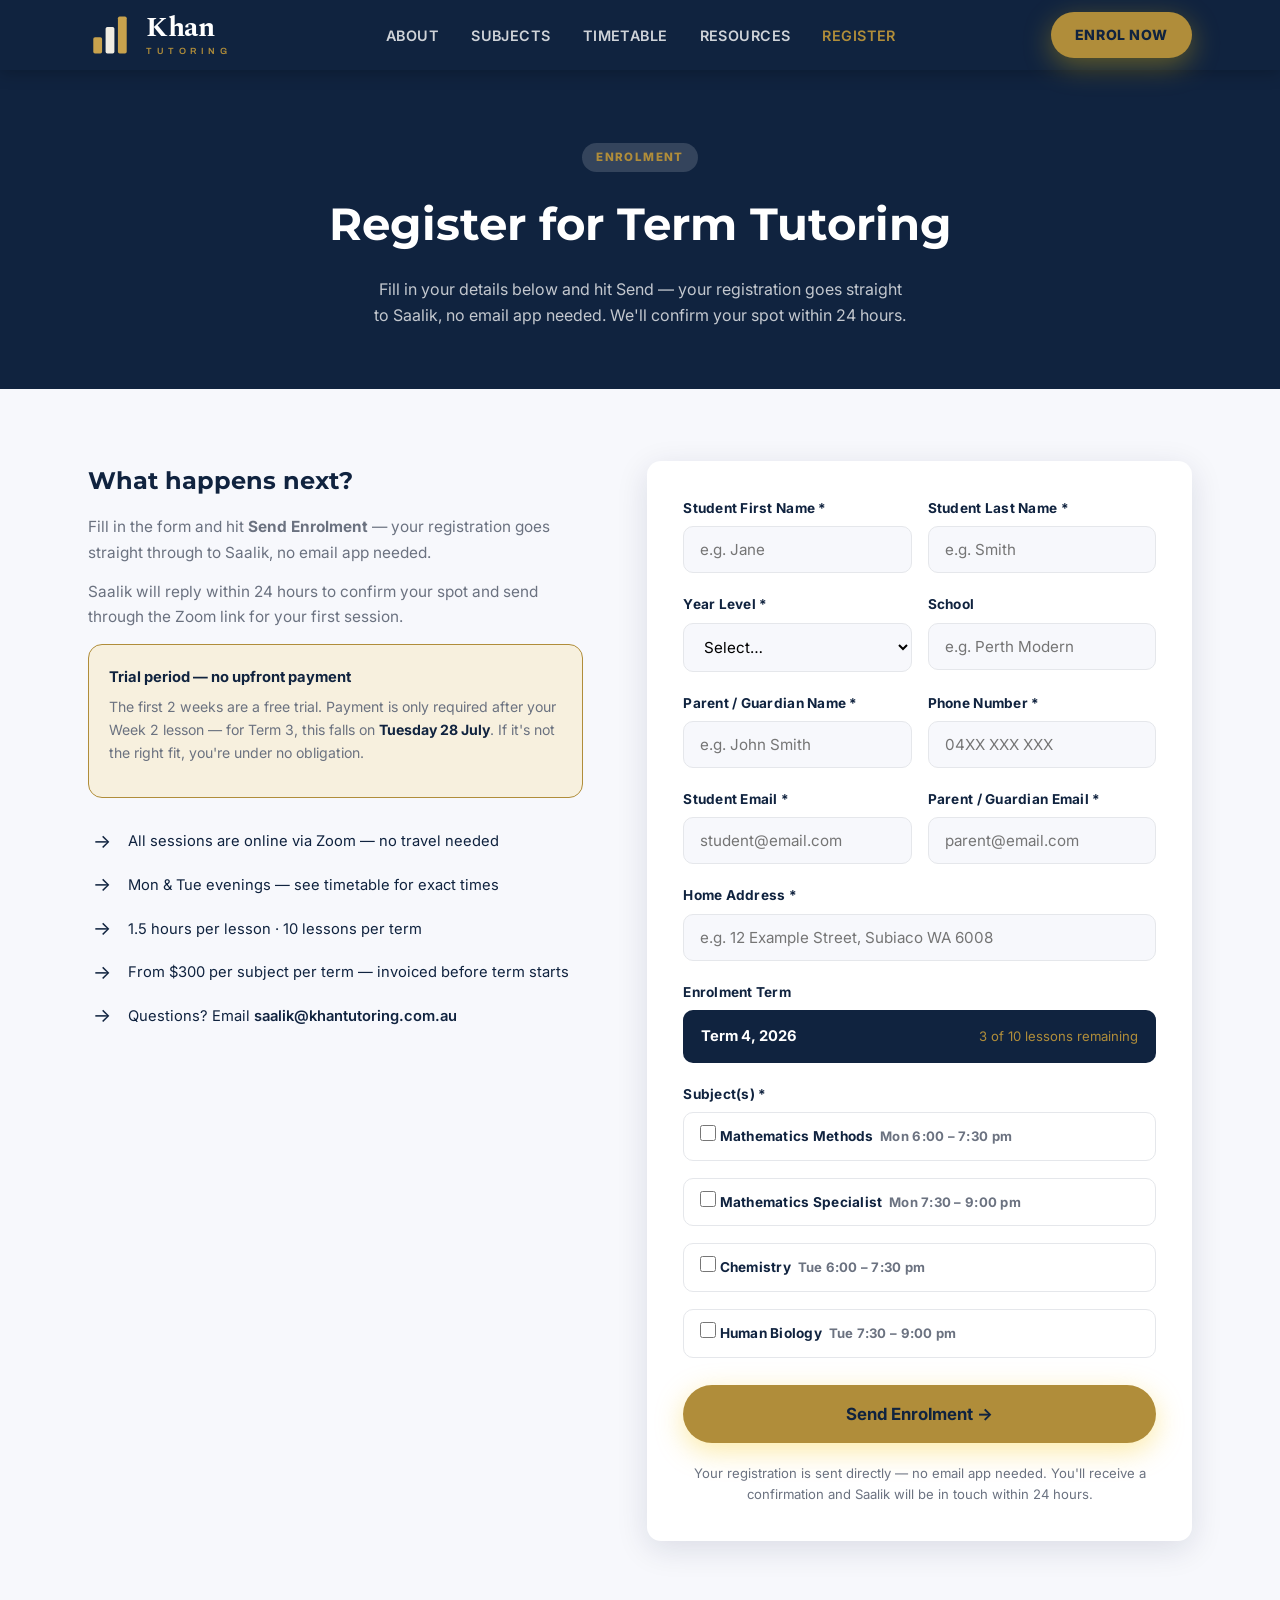
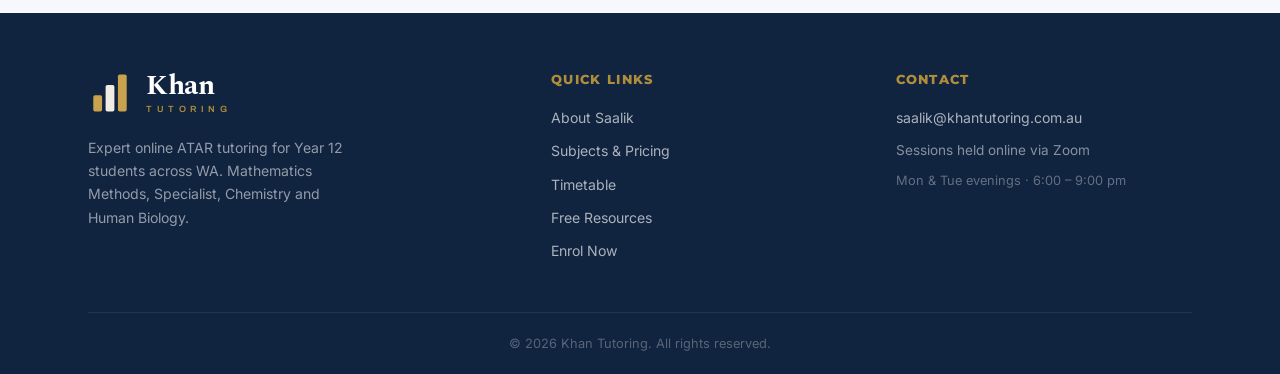
==== register.html @ fba9e3bc "Initial commit — Khan Tutoring website" ====
<!DOCTYPE html>
<html lang="en">
<head>
<meta charset="UTF-8">
<meta name="viewport" content="width=device-width, initial-scale=1.0">
<title>Enrol | Khan Tutoring</title>
<meta name="description" content="Register for ATAR tutoring with Khan Tutoring. Mathematics Methods, Specialist, Chemistry, Human Biology — $300 per subject per term.">
<link rel="icon" href="favicon.svg" type="image/svg+xml">
<link rel="stylesheet" href="styles.css">
<link rel="preconnect" href="https://fonts.googleapis.com">
<link rel="preconnect" href="https://fonts.gstatic.com" crossorigin>
<link href="https://fonts.googleapis.com/css2?family=Montserrat:wght@700;800;900&family=Inter:wght@400;500;600;700&family=Spectral:wght@700&family=Archivo:wght@600&display=swap" rel="stylesheet">
</head>
<body>

<!-- ── NAV ── -->
<nav class="site-nav">
  <div class="container nav-inner">
    <a href="index.html" style="display:inline-flex;align-items:center;gap:14px;text-decoration:none;line-height:1;">
  <img src="favicon-reversed.svg" width="44" height="48" alt="">
  <span>
    <span style="display:block;font-family:'Spectral',serif;font-weight:700;font-size:28px;color:#fff;letter-spacing:-.01em;">Khan</span>
    <span style="display:block;font-family:'Archivo',sans-serif;font-weight:600;font-size:9px;letter-spacing:.5em;color:#B08D3A;text-transform:uppercase;margin-top:5px;">Tutoring</span>
  </span>
</a>
    <ul class="nav-links">
      <li><a href="index.html#about">About</a></li>
      <li><a href="index.html#subjects">Subjects</a></li>
      <li><a href="index.html#timetable">Timetable</a></li>
      <li><a href="index.html#resources">Resources</a></li>
      <li><a href="register.html" class="active">Register</a></li>
    </ul>
    <a href="register.html" class="nav-cta">Enrol Now</a>
    <div class="hamburger" id="hamburger" aria-label="Menu">
      <span></span><span></span><span></span>
    </div>
  </div>
  <div class="mobile-menu" id="mobile-menu">
    <a href="index.html#about">About</a>
    <a href="index.html#subjects">Subjects</a>
    <a href="index.html#timetable">Timetable</a>
    <a href="index.html#resources">Resources</a>
    <a href="register.html">Register &amp; Enrol</a>
  </div>
</nav>

<!-- ── REGISTER HERO ── -->
<div class="register-hero">
  <div class="container">
    <div class="section-tag white-tag" style="margin-bottom:16px;">Enrolment</div>
    <h1>Register for Term Tutoring</h1>
    <p>Fill in your details below and hit Send — your registration goes straight to Saalik, no email app needed. We'll confirm your spot within 24 hours.</p>
  </div>
</div>

<!-- ── REGISTER BODY ── -->
<div class="container">
  <div class="register-body">

    <!-- Left info panel -->
    <div class="reg-info">
      <h2>What happens next?</h2>
      <p>Fill in the form and hit <strong>Send Enrolment</strong> — your registration goes straight through to Saalik, no email app needed.</p>
      <p>Saalik will reply within 24 hours to confirm your spot and send through the Zoom link for your first session.</p>

      <div style="background:var(--gold-pale);border:1.5px solid var(--gold);border-radius:var(--radius);padding:18px 20px;margin-bottom:24px;">
        <strong style="font-size:.92rem;">Trial period — no upfront payment</strong>
        <p style="font-size:.88rem;color:var(--gray);margin-top:6px;">
          The first 2 weeks are a free trial. Payment is only required after your Week 2 lesson —
          for Term 3, this falls on <strong style="color:var(--navy);">Tuesday 28 July</strong>.
          If it's not the right fit, you're under no obligation.
        </p>
      </div>

      <div class="reg-details">
        <div class="reg-detail">
          <span>→</span>
          <span>All sessions are online via Zoom — no travel needed</span>
        </div>
        <div class="reg-detail">
          <span>→</span>
          <span>Mon &amp; Tue evenings — see timetable for exact times</span>
        </div>
        <div class="reg-detail">
          <span>→</span>
          <span>1.5 hours per lesson &middot; 10 lessons per term</span>
        </div>
        <div class="reg-detail">
          <span>→</span>
          <span>From $300 per subject per term — invoiced before term starts</span>
        </div>
        <div class="reg-detail">
          <span>→</span>
          <span>Questions? Email <a href="mailto:saalik@khantutoring.com.au" style="color:var(--navy);font-weight:600">saalik@khantutoring.com.au</a></span>
        </div>
      </div>

    </div>

    <!-- Form -->
    <div>
      <form id="enrol-form" class="form-card"
            action="https://formspree.io/f/maqgkwby"
            method="POST">

        <div class="form-row-2">
          <div class="form-group">
            <label for="first-name">Student First Name *</label>
            <input type="text" id="first-name" name="first-name" required placeholder="e.g. Jane">
          </div>
          <div class="form-group">
            <label for="last-name">Student Last Name *</label>
            <input type="text" id="last-name" name="last-name" required placeholder="e.g. Smith">
          </div>
        </div>

        <div class="form-row-2">
          <div class="form-group">
            <label for="year-level">Year Level *</label>
            <select id="year-level" name="year-level" required>
              <option value="" disabled selected>Select…</option>
              <option>Year 12</option>
              <option disabled>Year 11 — Coming Soon</option>
            </select>
          </div>
          <div class="form-group">
            <label for="school">School</label>
            <input type="text" id="school" name="school" placeholder="e.g. Perth Modern">
          </div>
        </div>

        <div class="form-row-2">
          <div class="form-group">
            <label for="parent-name">Parent / Guardian Name *</label>
            <input type="text" id="parent-name" name="parent-name" required placeholder="e.g. John Smith">
          </div>
          <div class="form-group">
            <label for="phone">Phone Number *</label>
            <input type="tel" id="phone" name="phone" required placeholder="04XX XXX XXX">
          </div>
        </div>

        <div class="form-row-2">
          <div class="form-group">
            <label for="email-student">Student Email *</label>
            <input type="email" id="email-student" name="student-email" required placeholder="student@email.com">
          </div>
          <div class="form-group">
            <label for="email-parent">Parent / Guardian Email *</label>
            <input type="email" id="email-parent" name="parent-email" required placeholder="parent@email.com">
          </div>
        </div>

        <div class="form-group">
          <label for="address">Home Address *</label>
          <input type="text" id="address" name="address" required placeholder="e.g. 12 Example Street, Subiaco WA 6008">
        </div>

        <div class="form-group">
          <label>Enrolment Term</label>
          <div id="term-display" style="background:var(--navy);color:#fff;border-radius:10px;padding:14px 18px;font-size:.92rem;display:flex;justify-content:space-between;align-items:center;">
            <span id="term-name" style="font-weight:700;"></span>
            <span id="term-weeks" style="color:var(--gold);font-size:.82rem;"></span>
          </div>
        </div>

        <div class="form-group">
          <label>Subject(s) *</label>
          <div class="checkbox-list">
            <label class="check-label">
              <input type="checkbox" name="subjects" value="Mathematics Methods">
              Mathematics Methods &nbsp;<span style="color:var(--gray);font-size:.82rem">Mon 6:00 – 7:30 pm</span>
            </label>
            <label class="check-label">
              <input type="checkbox" name="subjects" value="Mathematics Specialist">
              Mathematics Specialist &nbsp;<span style="color:var(--gray);font-size:.82rem">Mon 7:30 – 9:00 pm</span>
            </label>
            <label class="check-label">
              <input type="checkbox" name="subjects" value="Chemistry">
              Chemistry &nbsp;<span style="color:var(--gray);font-size:.82rem">Tue 6:00 – 7:30 pm</span>
            </label>
            <label class="check-label">
              <input type="checkbox" name="subjects" value="Human Biology">
              Human Biology &nbsp;<span style="color:var(--gray);font-size:.82rem">Tue 7:30 – 9:00 pm</span>
            </label>
          </div>
        </div>

        <div id="price-summary" style="display:none;background:var(--gold-pale);border:1.5px solid var(--gold);border-radius:10px;padding:16px 18px;">
          <div style="display:flex;justify-content:space-between;align-items:center;margin-bottom:8px;">
            <span style="font-weight:700;font-size:.92rem;">Total Due This Term</span>
            <span id="price-total" style="font-family:'Montserrat',sans-serif;font-size:1.5rem;font-weight:900;color:var(--navy);"></span>
          </div>
          <p id="price-breakdown" style="font-size:.8rem;color:var(--gray);"></p>
        </div>

        <div id="form-error" style="display:none;background:#fee2e2;border:1px solid #f87171;border-radius:8px;padding:12px 16px;font-size:.88rem;color:#b91c1c;"></div>

        <button type="submit" class="btn btn-gold btn-lg btn-block">
          Send Enrolment →
        </button>

        <p class="form-note">
          Your registration is sent directly — no email app needed. You'll receive a confirmation and Saalik will be in touch within 24 hours.
        </p>
      </form>

      <div id="form-success" style="display:none;background:#d1fae5;border:1px solid #34d399;border-radius:var(--radius);padding:32px;text-align:center;margin-top:8px;">
        <div style="font-size:2.5rem;margin-bottom:12px;">✅</div>
        <h3 style="margin-bottom:8px;">Registration sent!</h3>
        <p style="color:var(--gray);font-size:.92rem;">
          Saalik will be in touch within 24 hours to confirm your spot and send through the Zoom details. Questions? Email <a href="mailto:saalik@khantutoring.com.au" style="color:var(--navy);font-weight:700">saalik@khantutoring.com.au</a>.
        </p>
      </div>
    </div>

  </div>
</div>

<!-- ── FOOTER ── -->
<footer class="site-footer">
  <div class="container">
    <div class="footer-grid">
      <div class="footer-brand">
        <a href="index.html" style="display:inline-flex;align-items:center;gap:14px;text-decoration:none;line-height:1;">
          <img src="favicon-reversed.svg" width="44" height="48" alt="">
          <span>
            <span style="display:block;font-family:'Spectral',serif;font-weight:700;font-size:28px;color:#fff;letter-spacing:-.01em;">Khan</span>
            <span style="display:block;font-family:'Archivo',sans-serif;font-weight:600;font-size:9px;letter-spacing:.5em;color:#B08D3A;text-transform:uppercase;margin-top:5px;">Tutoring</span>
          </span>
        </a>
        <p>Expert online ATAR tutoring for Year 12 students across WA. Mathematics Methods, Specialist, Chemistry and Human Biology.</p>
      </div>
      <div class="footer-col">
        <h4>Quick Links</h4>
        <a href="index.html#about">About Saalik</a>
        <a href="index.html#subjects">Subjects &amp; Pricing</a>
        <a href="index.html#timetable">Timetable</a>
        <a href="index.html#resources">Free Resources</a>
        <a href="register.html">Enrol Now</a>
      </div>
      <div class="footer-col">
        <h4>Contact</h4>
        <p><a href="mailto:saalik@khantutoring.com.au">saalik@khantutoring.com.au</a></p>
        <p style="margin-top:8px;font-size:.85rem;color:rgba(255,255,255,.5)">Sessions held online via Zoom</p>
        <p style="margin-top:4px;font-size:.8rem;color:rgba(255,255,255,.35)">
          Mon &amp; Tue evenings &middot; 6:00 – 9:00 pm
        </p>
      </div>
    </div>
  </div>
  <p class="footer-bottom">&copy; <span id="year"></span> Khan Tutoring. All rights reserved.</p>
</footer>

<script src="script.js"></script>
</body>
</html>
---- styles.css ----
:root {
  --navy:        #10233F;
  --navy-mid:    #1a3460;
  --navy-light:  #234480;
  --gold:        #B08D3A;
  --gold-dark:   #8f7030;
  --gold-pale:   #f7f0de;
  --white:       #ffffff;
  --off-white:   #f7f8fc;
  --gray:        #6b7280;
  --gray-light:  #e5e7eb;
  --radius:      14px;
  --max:         1160px;
  --shadow:      0 8px 32px rgba(15,28,63,.12);
  --shadow-gold: 0 8px 28px rgba(245,196,0,.35);
}

* { margin: 0; padding: 0; box-sizing: border-box; }
html { scroll-behavior: smooth; }

body {
  font-family: 'Inter', system-ui, sans-serif;
  background: var(--off-white);
  color: var(--navy);
  line-height: 1.65;
}

h1,h2,h3,h4,.logo-text { font-family: 'Montserrat', system-ui, sans-serif; }

a { color: inherit; text-decoration: none; }

.container {
  max-width: var(--max);
  margin: 0 auto;
  padding: 0 28px;
}

/* ─── NAV ───────────────────────────────────── */
.site-nav {
  position: sticky; top: 0; z-index: 200;
  background: var(--navy);
  box-shadow: 0 2px 16px rgba(0,0,0,.25);
}

.nav-inner {
  display: flex; align-items: center;
  justify-content: space-between;
  height: 70px;
}

.logo-text {
  font-size: 1.45rem; font-weight: 900;
  letter-spacing: -.02em; color: var(--white);
}
.logo-text span { color: var(--gold); }

.nav-links {
  display: flex; gap: 32px; list-style: none;
}
.nav-links a {
  color: rgba(255,255,255,.8); font-weight: 600;
  font-size: .9rem; letter-spacing: .03em;
  text-transform: uppercase; transition: color .2s;
}
.nav-links a:hover, .nav-links a.active { color: var(--gold); }

.nav-cta {
  background: var(--gold); color: var(--navy);
  font-weight: 800; font-size: .88rem;
  padding: 11px 24px; border-radius: 999px;
  letter-spacing: .04em; text-transform: uppercase;
  transition: transform .15s, box-shadow .15s;
  box-shadow: var(--shadow-gold);
}
.nav-cta:hover { transform: translateY(-2px); box-shadow: 0 12px 28px rgba(245,196,0,.45); }

/* Hamburger */
.hamburger { display: none; flex-direction: column; gap: 5px; cursor: pointer; padding: 4px; }
.hamburger span { display: block; width: 24px; height: 2px; background: #fff; border-radius: 2px; transition: .3s; }

/* ─── BUTTONS ────────────────────────────────── */
.btn {
  display: inline-block; border-radius: 999px;
  font-weight: 700; font-size: .95rem;
  padding: 14px 30px; transition: transform .15s, box-shadow .15s;
  border: 2px solid transparent; cursor: pointer; font-family: inherit;
}
.btn-gold {
  background: var(--gold); color: var(--navy);
  box-shadow: var(--shadow-gold);
}
.btn-gold:hover { transform: translateY(-2px); box-shadow: 0 12px 28px rgba(245,196,0,.45); }
.btn-outline {
  border-color: rgba(255,255,255,.4); color: #fff;
}
.btn-outline:hover { border-color: var(--gold); color: var(--gold); }
.btn-lg { padding: 17px 36px; font-size: 1.05rem; }
.btn-block { width: 100%; text-align: center; display: block; }
.btn-navy {
  background: var(--navy); color: var(--white);
  box-shadow: var(--shadow);
}
.btn-navy:hover { transform: translateY(-2px); }

/* ─── SECTION SHELLS ─────────────────────────── */
.section { padding: 92px 0; }
.section-dark { background: var(--navy); color: #fff; }
.section-navy-mid { background: var(--navy-mid); color: #fff; }
.section-alt { background: var(--white); }

.section-tag {
  display: inline-block;
  background: var(--gold); color: var(--navy);
  font-weight: 800; font-size: .72rem;
  letter-spacing: .12em; text-transform: uppercase;
  padding: 5px 14px; border-radius: 999px;
  margin-bottom: 16px;
}
.section-tag.white-tag {
  background: rgba(255,255,255,.15);
  color: var(--gold);
}

.section-heading {
  font-size: clamp(1.8rem, 3.5vw, 2.6rem);
  font-weight: 900; letter-spacing: -.025em;
  line-height: 1.15; margin-bottom: 16px;
}

.sub {
  color: var(--gray); font-size: 1.05rem;
  max-width: 660px;
}
.sub-white { color: rgba(255,255,255,.75); }

.center { text-align: center; }
.center .sub { margin: 0 auto; }

/* ─── HERO ───────────────────────────────────── */
.hero {
  background: var(--navy);
  overflow: hidden; position: relative;
  padding: 80px 0 0;
}

.hero::before {
  content: '';
  position: absolute; top: -120px; right: -120px;
  width: 600px; height: 600px;
  background: radial-gradient(circle, rgba(245,196,0,.12) 0%, transparent 70%);
  pointer-events: none;
}

.hero-grid {
  display: grid;
  grid-template-columns: 1fr 420px;
  gap: 64px; align-items: center;
}

.hero-eyebrow {
  display: flex; align-items: center; gap: 10px;
  margin-bottom: 20px;
}
.hero-eyebrow span {
  font-weight: 700; font-size: .82rem;
  letter-spacing: .12em; text-transform: uppercase;
  color: var(--gold);
}
.hero-eyebrow::before {
  content: ''; display: block; width: 28px; height: 2px;
  background: var(--gold); border-radius: 2px;
}

.hero h1 {
  font-size: clamp(2.4rem, 5vw, 4rem);
  font-weight: 900; color: #fff;
  letter-spacing: -.03em; line-height: 1.1;
  margin-bottom: 20px;
}
.hero h1 em { font-style: normal; color: var(--gold); }

.hero-desc {
  color: rgba(255,255,255,.8); font-size: 1.1rem;
  margin-bottom: 36px; max-width: 560px;
}

.hero-creds {
  display: flex; gap: 20px; flex-wrap: wrap;
  margin-bottom: 40px;
}
.cred-pill {
  background: rgba(255,255,255,.08);
  border: 1px solid rgba(255,255,255,.14);
  border-radius: 8px; padding: 10px 18px;
  color: #fff;
}
.cred-pill strong {
  display: block; font-size: 1.25rem;
  font-weight: 900; color: var(--gold);
  font-family: 'Montserrat', sans-serif;
  line-height: 1;
}
.cred-pill span { font-size: .78rem; color: rgba(255,255,255,.65); }

.hero-btns { display: flex; gap: 16px; flex-wrap: wrap; }

/* Photo card */
.hero-photo-wrap {
  align-self: flex-end;
}
.hero-photo-card {
  background: var(--gold);
  border-radius: 24px 24px 0 0;
  overflow: hidden; position: relative;
  min-height: 480px;
  display: flex; align-items: flex-end;
}
.hero-photo-card img {
  width: 100%; height: 100%;
  object-fit: cover; object-position: top center;
  display: block;
}
.hero-photo-fallback {
  width: 100%; min-height: 480px;
  display: flex; flex-direction: column;
  align-items: center; justify-content: center;
  background: linear-gradient(160deg, var(--navy-mid), var(--navy-light));
  color: var(--gold); padding: 40px;
}
.hero-photo-fallback .big-atar {
  font-family: 'Montserrat', sans-serif;
  font-size: 4.5rem; font-weight: 900; line-height: 1;
}
.hero-photo-fallback p { color: rgba(255,255,255,.7); margin-top: 8px; font-size: .9rem; }
.hero-photo-fallback small { color: rgba(255,255,255,.45); font-size:.75rem; margin-top:12px; }

.hero-wave {
  display: block; width: 100%;
  margin-top: -2px;
}

/* ─── ABOUT ──────────────────────────────────── */
.about-grid {
  display: grid;
  grid-template-columns: 1fr 1fr;
  gap: 64px; align-items: start;
}
.about-body p {
  color: var(--gray); margin-bottom: 18px;
  font-size: 1rem;
}
.about-body p:last-child { margin-bottom: 0; }

.cred-cards {
  display: grid; grid-template-columns: 1fr 1fr;
  gap: 16px; margin-top: 32px;
}
.cred-card {
  background: var(--navy);
  border-radius: var(--radius);
  padding: 24px 20px;
  text-align: center; color: #fff;
}
.cred-card .num {
  font-family: 'Montserrat', sans-serif;
  font-size: 2rem; font-weight: 900;
  color: var(--gold); line-height: 1;
  display: block;
}
.cred-card .label {
  font-size: .8rem; color: rgba(255,255,255,.65);
  margin-top: 6px; display: block;
  text-transform: uppercase; letter-spacing: .06em;
}

.about-photo-wrap {
  margin-bottom: 24px;
  border-radius: var(--radius);
  overflow: hidden;
  box-shadow: var(--shadow);
}
.about-photo-img {
  width: 100%;
  display: block;
  object-fit: cover;
  object-position: center 65%;
  max-height: 500px;
}

.about-highlights {
  margin-top: 28px; display: flex; flex-direction: column; gap: 14px;
}
.highlight-row {
  display: flex; align-items: flex-start; gap: 14px;
  padding: 16px 18px;
  background: var(--off-white);
  border-radius: 10px;
  border-left: 3px solid var(--gold);
}
.highlight-icon {
  font-size: 1.4rem; flex-shrink: 0; line-height: 1;
}
.highlight-row h4 { font-size: .92rem; margin-bottom: 2px; }
.highlight-row p { font-size: .85rem; color: var(--gray); }

/* ─── SUBJECTS ───────────────────────────────── */
.year-badge {
  display: inline-flex; gap: 10px;
  background: rgba(255,255,255,.08);
  border: 1px solid rgba(255,255,255,.15);
  border-radius: 999px; padding: 6px 20px;
  margin-bottom: 40px;
}
.year-badge span {
  font-weight: 700; font-size: .85rem;
  color: rgba(255,255,255,.7); letter-spacing: .06em;
}
.year-badge span.active { color: var(--gold); }

.subjects-grid {
  display: grid;
  grid-template-columns: repeat(auto-fit, minmax(240px,1fr));
  gap: 24px;
}

.subject-card {
  background: rgba(255,255,255,.06);
  border: 1px solid rgba(255,255,255,.1);
  border-radius: var(--radius);
  padding: 28px 24px;
  transition: transform .2s, background .2s;
  position: relative; overflow: hidden;
}
.subject-card::after {
  content: ''; position: absolute;
  bottom: 0; left: 0; right: 0; height: 3px;
  background: var(--gold);
}
.subject-card:hover {
  transform: translateY(-4px);
  background: rgba(255,255,255,.1);
}

.subject-icon { font-size: 2rem; margin-bottom: 14px; }
.subject-card h3 {
  font-size: 1.05rem; color: #fff;
  margin-bottom: 8px;
}
.subject-card .years {
  font-size: .78rem; color: var(--gold);
  font-weight: 700; letter-spacing: .08em;
  text-transform: uppercase; margin-bottom: 12px;
}
.subject-card p { font-size: .88rem; color: rgba(255,255,255,.65); }

.pricing-band {
  margin-top: 56px;
  background: var(--gold);
  border-radius: var(--radius);
  padding: 36px 40px;
  display: flex; align-items: center;
  justify-content: space-between;
  gap: 32px; flex-wrap: wrap;
}
.pricing-band h3 {
  font-size: 1.5rem; color: var(--navy);
  margin-bottom: 6px;
}
.pricing-band p { color: rgba(15,28,63,.7); font-size: .95rem; }
.pricing-band .price-big {
  font-family: 'Montserrat', sans-serif;
  font-size: 3rem; font-weight: 900;
  color: var(--navy); white-space: nowrap;
  line-height: 1;
}
.pricing-band .price-big small {
  font-size: 1rem; font-weight: 600; opacity: .7;
}

/* ─── TIMETABLE ──────────────────────────────── */
.timetable-wrap {
  margin-top: 48px;
  border-radius: var(--radius);
  overflow: hidden;
  box-shadow: var(--shadow);
}

.tt-header {
  display: grid;
  grid-template-columns: 90px 1fr 1fr;
  background: var(--navy);
}
.tt-header > div {
  padding: 16px 20px;
  font-weight: 800; font-size: .85rem;
  text-transform: uppercase; letter-spacing: .08em;
  color: var(--gold); text-align: center;
  border-right: 1px solid rgba(255,255,255,.08);
}
.tt-header > div:first-child { text-align: left; color: rgba(255,255,255,.4); }

.tt-body { background: var(--white); }

.tt-row {
  display: grid;
  grid-template-columns: 90px 1fr 1fr;
  border-top: 1px solid var(--gray-light);
}

.tt-time {
  padding: 0 16px;
  font-size: .78rem; font-weight: 700;
  color: var(--gray);
  display: flex; align-items: center;
  border-right: 1px solid var(--gray-light);
}

.tt-cell {
  padding: 8px;
  border-right: 1px solid var(--gray-light);
  display: flex; align-items: stretch;
  min-height: 64px;
}
.tt-cell:last-child { border-right: none; }

.tt-block {
  border-radius: 8px;
  padding: 12px 16px;
  flex: 1;
  display: flex; flex-direction: column;
  justify-content: center;
}
.tt-block.methods {
  background: rgba(15,28,63,.08);
  border-left: 3px solid var(--navy);
}
.tt-block.specialist {
  background: rgba(245,196,0,.15);
  border-left: 3px solid var(--gold-dark);
}
.tt-block.chemistry {
  background: rgba(59,130,246,.1);
  border-left: 3px solid #3b82f6;
}
.tt-block.humanbio {
  background: rgba(16,185,129,.1);
  border-left: 3px solid #10b981;
}
.tt-block h4 { font-size: .88rem; margin-bottom: 2px; }
.tt-block p { font-size: .78rem; color: var(--gray); }

.tt-zoom-note {
  margin-top: 20px;
  display: flex; align-items: center; gap: 10px;
  color: var(--gray); font-size: .88rem;
}
.tt-zoom-note span { font-size: 1.2rem; }

/* ─── RESOURCES ──────────────────────────────── */
.resources-grid {
  display: grid;
  grid-template-columns: repeat(auto-fit, minmax(240px,1fr));
  gap: 24px; margin-top: 48px;
}

.resource-card {
  background: var(--white);
  border: 1px solid var(--gray-light);
  border-radius: var(--radius);
  padding: 28px 24px;
  display: flex; flex-direction: column;
  gap: 14px; transition: transform .2s, box-shadow .2s;
}
.resource-card:hover {
  transform: translateY(-4px);
  box-shadow: var(--shadow);
}
.resource-icon { font-size: 2rem; }
.resource-card h3 { font-size: 1rem; }
.resource-card p { font-size: .88rem; color: var(--gray); flex: 1; }
.resource-link {
  display: inline-flex; align-items: center; gap: 8px;
  background: var(--navy); color: var(--white);
  font-weight: 700; font-size: .83rem;
  padding: 10px 18px; border-radius: 999px;
  letter-spacing: .04em; text-transform: uppercase;
  transition: background .2s;
}
.resource-link:hover { background: var(--navy-mid); }
.resource-link svg { flex-shrink: 0; }

/* ─── REGISTRATION PAGE ──────────────────────── */
.register-hero {
  background: var(--navy);
  padding: 72px 0 60px;
  text-align: center;
}
.register-hero h1 { color: #fff; font-size: clamp(1.8rem,4vw,2.8rem); margin-bottom: 14px; }
.register-hero p { color: rgba(255,255,255,.75); max-width: 540px; margin: 0 auto; }

.register-body {
  display: grid;
  grid-template-columns: 1fr 1.1fr;
  gap: 64px; align-items: start;
  padding: 72px 0;
}

.reg-info h2 { font-size: 1.5rem; margin-bottom: 14px; }
.reg-info p { color: var(--gray); margin-bottom: 14px; font-size: .96rem; }

.reg-details {
  margin-top: 28px; display: flex; flex-direction: column; gap: 12px;
}
.reg-detail {
  display: flex; align-items: center; gap: 12px;
  font-size: .92rem;
}
.reg-detail span:first-child {
  font-size: 1.2rem; flex-shrink: 0; width: 28px; text-align: center;
}

.reg-subjects-check {
  margin-top: 24px;
  background: var(--gold-pale);
  border: 1px solid rgba(245,196,0,.4);
  border-radius: var(--radius);
  padding: 20px;
}
.reg-subjects-check h4 { font-size: .92rem; margin-bottom: 14px; }

.form-card {
  background: var(--white);
  border-radius: var(--radius);
  box-shadow: var(--shadow);
  padding: 36px;
  display: flex; flex-direction: column; gap: 20px;
}

.form-group label {
  display: block; font-weight: 700;
  font-size: .85rem; margin-bottom: 7px;
  letter-spacing: .02em;
}
.form-group input,
.form-group select,
.form-group textarea {
  width: 100%; padding: 13px 16px;
  border: 1.5px solid var(--gray-light);
  border-radius: 10px; font-family: inherit;
  font-size: .95rem; background: var(--off-white);
  transition: border-color .2s;
}
.form-group input:focus,
.form-group select:focus,
.form-group textarea:focus {
  outline: none; border-color: var(--gold);
  background: var(--white);
}
.form-group textarea { resize: vertical; }

.form-row-2 {
  display: grid; grid-template-columns: 1fr 1fr; gap: 16px;
}

.checkbox-list {
  display: flex; flex-direction: column; gap: 10px;
}
.check-label {
  display: flex; align-items: center; gap: 12px;
  padding: 12px 16px;
  border: 1.5px solid var(--gray-light);
  border-radius: 10px; cursor: pointer;
  font-size: .92rem; font-weight: 500;
  transition: border-color .2s, background .2s;
}
.check-label input { width: 16px; height: 16px; accent-color: var(--gold-dark); }
.check-label:has(input:checked) {
  border-color: var(--gold-dark);
  background: var(--gold-pale);
}

.form-note {
  font-size: .82rem; color: var(--gray);
  text-align: center; line-height: 1.6;
}

/* ─── FOOTER ─────────────────────────────────── */
.site-footer {
  background: var(--navy);
  color: rgba(255,255,255,.75);
  padding: 56px 0 0;
}
.footer-grid {
  display: grid;
  grid-template-columns: 1.4fr 1fr 1fr;
  gap: 48px; padding-bottom: 40px;
  border-bottom: 1px solid rgba(255,255,255,.08);
}
.footer-brand p {
  margin-top: 12px; font-size: .88rem;
  color: rgba(255,255,255,.55); max-width: 280px;
}
.footer-col h4 {
  font-size: .82rem; font-weight: 800;
  letter-spacing: .1em; text-transform: uppercase;
  color: var(--gold); margin-bottom: 16px;
}
.footer-col a {
  display: block; margin-bottom: 10px;
  font-size: .88rem; color: rgba(255,255,255,.65);
  transition: color .2s;
}
.footer-col a:hover { color: var(--gold); }
.footer-col p { font-size: .88rem; margin-bottom: 8px; }
.footer-bottom {
  text-align: center; padding: 20px 0;
  font-size: .8rem; color: rgba(255,255,255,.3);
}

/* ─── MOBILE NAV ─────────────────────────────── */
.mobile-menu {
  display: none;
  flex-direction: column;
  background: var(--navy-mid);
  padding: 16px 28px 24px;
}
.mobile-menu a {
  color: rgba(255,255,255,.85);
  padding: 12px 0;
  border-bottom: 1px solid rgba(255,255,255,.07);
  font-weight: 600; font-size: .95rem;
}
.mobile-menu a:last-child { border: none; }
.mobile-menu.open { display: flex; }

/* ─── RESPONSIVE ─────────────────────────────── */
@media (max-width: 960px) {
  .hero-grid { grid-template-columns: 1fr; padding-bottom: 0; }
  .hero-photo-wrap { display: none; }
  .about-grid { grid-template-columns: 1fr; gap: 40px; }
  .register-body { grid-template-columns: 1fr; gap: 40px; }
  .footer-grid { grid-template-columns: 1fr 1fr; }
  .nav-links { display: none; }
  .hamburger { display: flex; }
  .nav-cta { display: none; }
}

@media (max-width: 600px) {
  .section { padding: 64px 0; }
  .tt-header, .tt-row { grid-template-columns: 72px 1fr 1fr; }
  .footer-grid { grid-template-columns: 1fr; }
  .form-row-2 { grid-template-columns: 1fr; }
  .cred-cards { grid-template-columns: 1fr 1fr; }
  .hero h1 { font-size: 2.2rem; }
  .pricing-band { flex-direction: column; text-align: center; }
}
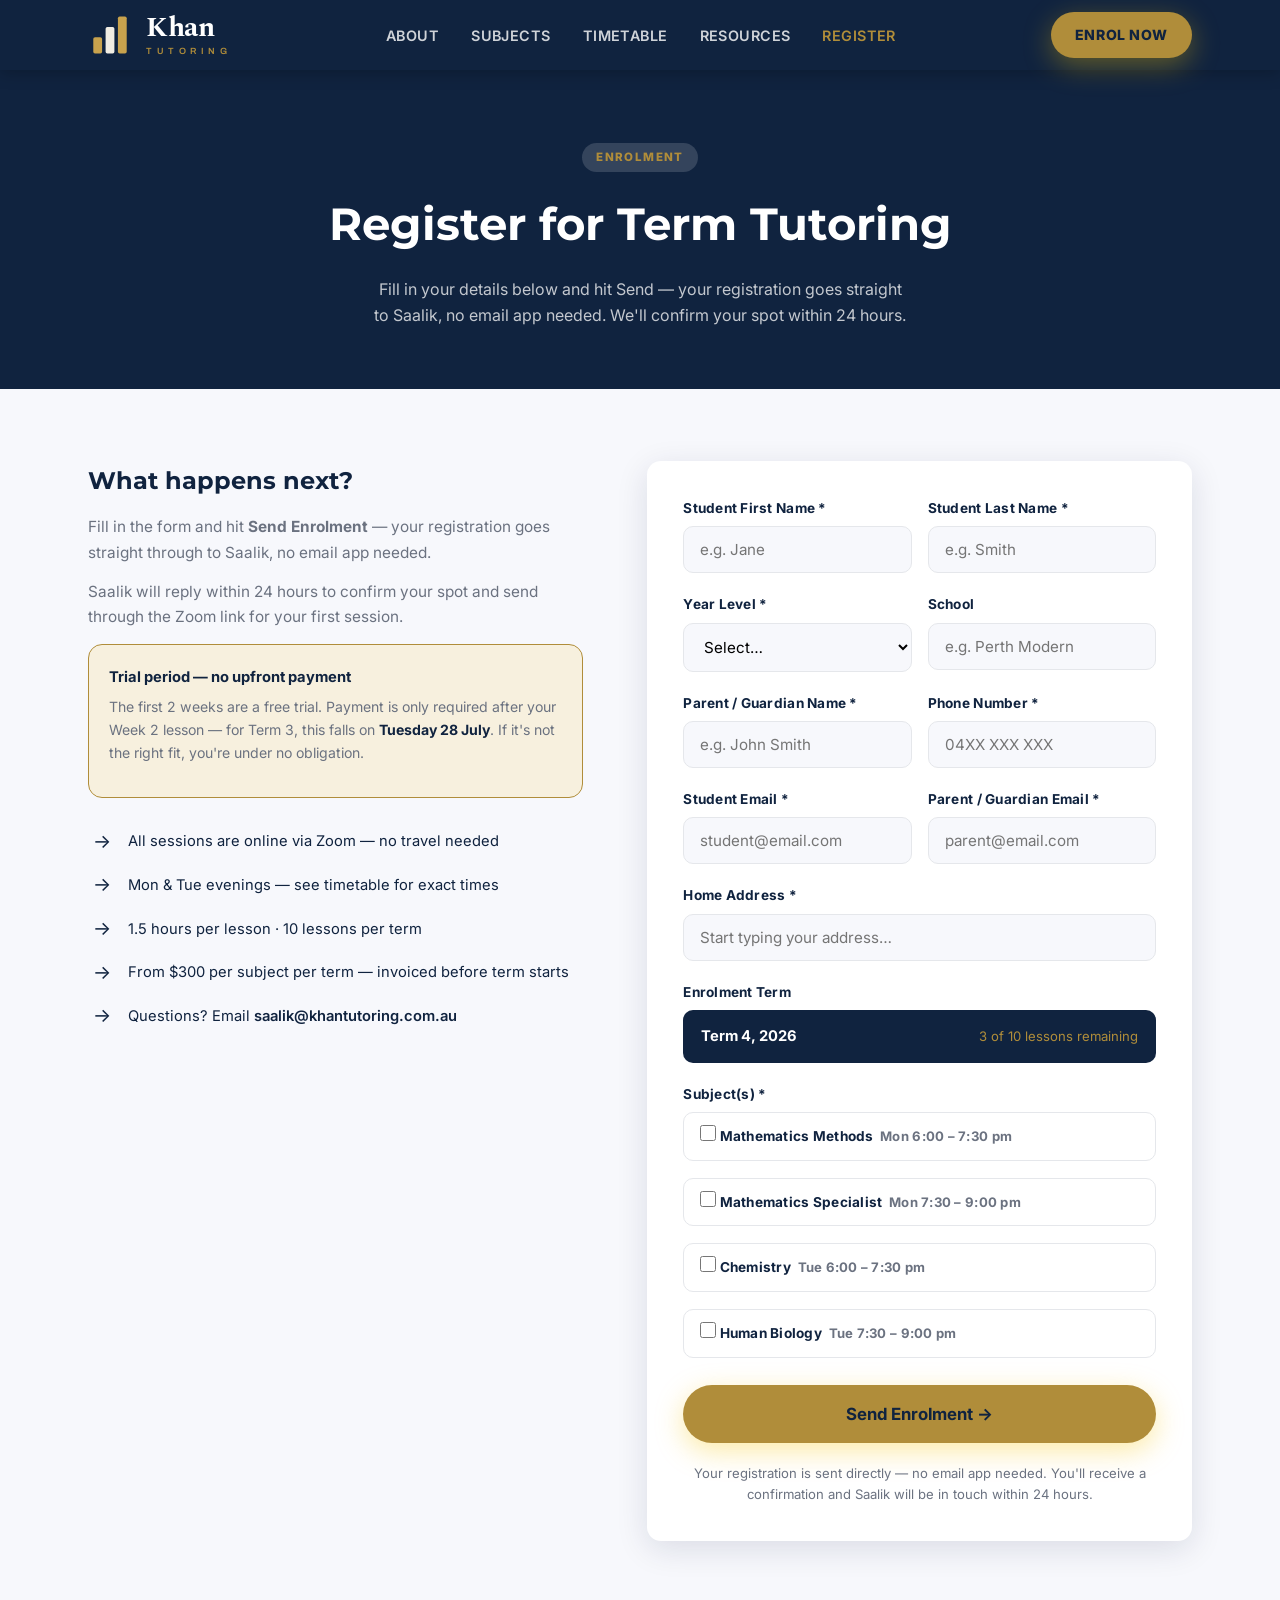
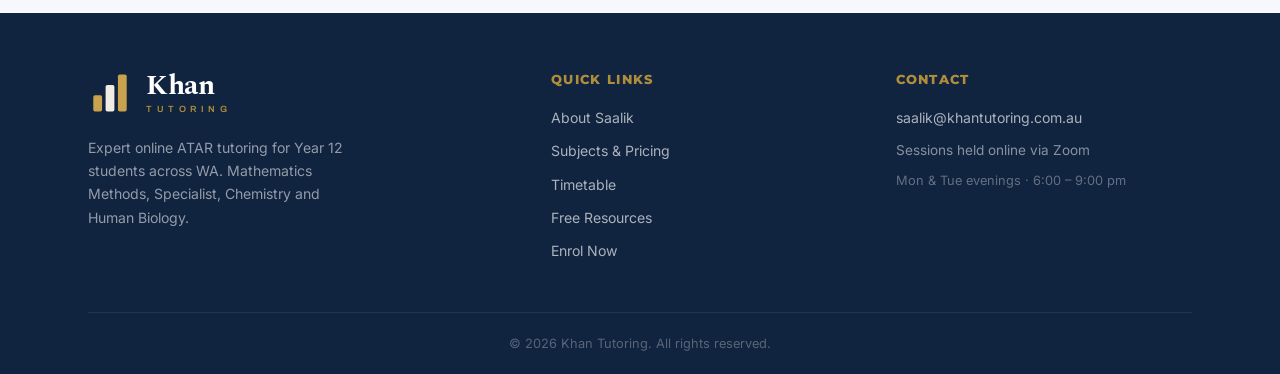
==== commit da4d99d4: "Add Mahek testimonial and address autocomplete" ====
--- a/register.html
+++ b/register.html
@@ -153,7 +153,7 @@
 
         <div class="form-group">
           <label for="address">Home Address *</label>
-          <input type="text" id="address" name="address" required placeholder="e.g. 12 Example Street, Subiaco WA 6008">
+          <input type="text" id="address" name="address" required placeholder="Start typing your address…" autocomplete="off">
         </div>
 
         <div class="form-group">
@@ -253,5 +253,52 @@
 </footer>
 
 <script src="script.js"></script>
+<script>
+(function() {
+  const input = document.getElementById('address');
+  if (!input) return;
+
+  const dropdown = document.createElement('ul');
+  dropdown.style.cssText = 'position:absolute;z-index:1000;background:#fff;border:1.5px solid var(--gold);border-radius:10px;margin-top:4px;padding:6px 0;list-style:none;width:100%;box-shadow:0 8px 24px rgba(15,28,63,.12);display:none;max-height:220px;overflow-y:auto;';
+  input.parentElement.style.position = 'relative';
+  input.parentElement.appendChild(dropdown);
+
+  let debounceTimer;
+
+  input.addEventListener('input', function() {
+    clearTimeout(debounceTimer);
+    const query = this.value.trim();
+    if (query.length < 4) { dropdown.style.display = 'none'; return; }
+    debounceTimer = setTimeout(() => fetchSuggestions(query), 300);
+  });
+
+  function fetchSuggestions(query) {
+    fetch(`https://nominatim.openstreetmap.org/search?format=json&countrycodes=au&addressdetails=1&limit=6&q=${encodeURIComponent(query)}`)
+      .then(r => r.json())
+      .then(results => {
+        dropdown.innerHTML = '';
+        if (!results.length) { dropdown.style.display = 'none'; return; }
+        results.forEach(r => {
+          const li = document.createElement('li');
+          li.textContent = r.display_name;
+          li.style.cssText = 'padding:10px 16px;cursor:pointer;font-size:.88rem;color:var(--navy);border-bottom:1px solid var(--gray-light);';
+          li.addEventListener('mouseenter', () => li.style.background = 'var(--gold-pale)');
+          li.addEventListener('mouseleave', () => li.style.background = '');
+          li.addEventListener('mousedown', () => {
+            input.value = r.display_name;
+            dropdown.style.display = 'none';
+          });
+          dropdown.appendChild(li);
+        });
+        dropdown.style.display = 'block';
+      })
+      .catch(() => { dropdown.style.display = 'none'; });
+  }
+
+  document.addEventListener('click', e => {
+    if (!input.parentElement.contains(e.target)) dropdown.style.display = 'none';
+  });
+})();
+</script>
 </body>
 </html>
--- a/styles.css
+++ b/styles.css
@@ -22,6 +22,7 @@
   font-family: 'Inter', system-ui, sans-serif;
   background: var(--off-white);
   color: var(--navy);
+  overflow-x: hidden;
   line-height: 1.65;
 }
 
@@ -252,7 +253,7 @@
 .about-body p:last-child { margin-bottom: 0; }
 
 .cred-cards {
-  display: grid; grid-template-columns: 1fr 1fr;
+  display: grid; grid-template-columns: repeat(4, 1fr);
   gap: 16px; margin-top: 32px;
 }
 .cred-card {
@@ -634,6 +635,49 @@
 .mobile-menu.open { display: flex; }
 
 /* ─── RESPONSIVE ─────────────────────────────── */
+/* ── TESTIMONIALS ── */
+.testimonials-grid {
+  display: grid;
+  grid-template-columns: repeat(3, 1fr);
+  gap: 24px;
+  margin-top: 48px;
+}
+.testimonial-card {
+  background: var(--white);
+  border-radius: var(--radius);
+  padding: 28px 24px;
+  box-shadow: var(--shadow);
+  display: flex;
+  flex-direction: column;
+  justify-content: space-between;
+  border-top: 3px solid var(--gold);
+}
+.testimonial-card--featured {
+  border-top-color: var(--navy);
+}
+.testimonial-text {
+  font-size: .95rem;
+  color: var(--gray);
+  line-height: 1.7;
+  flex: 1;
+}
+.testimonial-author {
+  margin-top: 20px;
+  padding-top: 16px;
+  border-top: 1px solid var(--gray-light);
+  display: flex;
+  flex-direction: column;
+  gap: 2px;
+}
+.testimonial-author strong {
+  font-size: .95rem;
+  color: var(--navy);
+}
+.testimonial-author span {
+  font-size: .8rem;
+  color: var(--gray);
+}
+
 @media (max-width: 960px) {
   .hero-grid { grid-template-columns: 1fr; padding-bottom: 0; }
   .hero-photo-wrap { display: none; }
@@ -645,12 +689,18 @@
   .nav-cta { display: none; }
 }
 
+  .testimonials-grid { grid-template-columns: 1fr; }
+
 @media (max-width: 600px) {
   .section { padding: 64px 0; }
-  .tt-header, .tt-row { grid-template-columns: 72px 1fr 1fr; }
+  .tt-header, .tt-row { grid-template-columns: 60px 1fr 1fr; }
   .footer-grid { grid-template-columns: 1fr; }
   .form-row-2 { grid-template-columns: 1fr; }
   .cred-cards { grid-template-columns: 1fr 1fr; }
   .hero h1 { font-size: 2.2rem; }
   .pricing-band { flex-direction: column; text-align: center; }
-}
+  .pricing-band > div:first-child > div { grid-template-columns: 1fr 1fr !important; }
+  .tt-block h4 { font-size: .8rem; }
+  .tt-block p { font-size: .72rem; }
+  .tt-time { font-size: .78rem; }
+}
